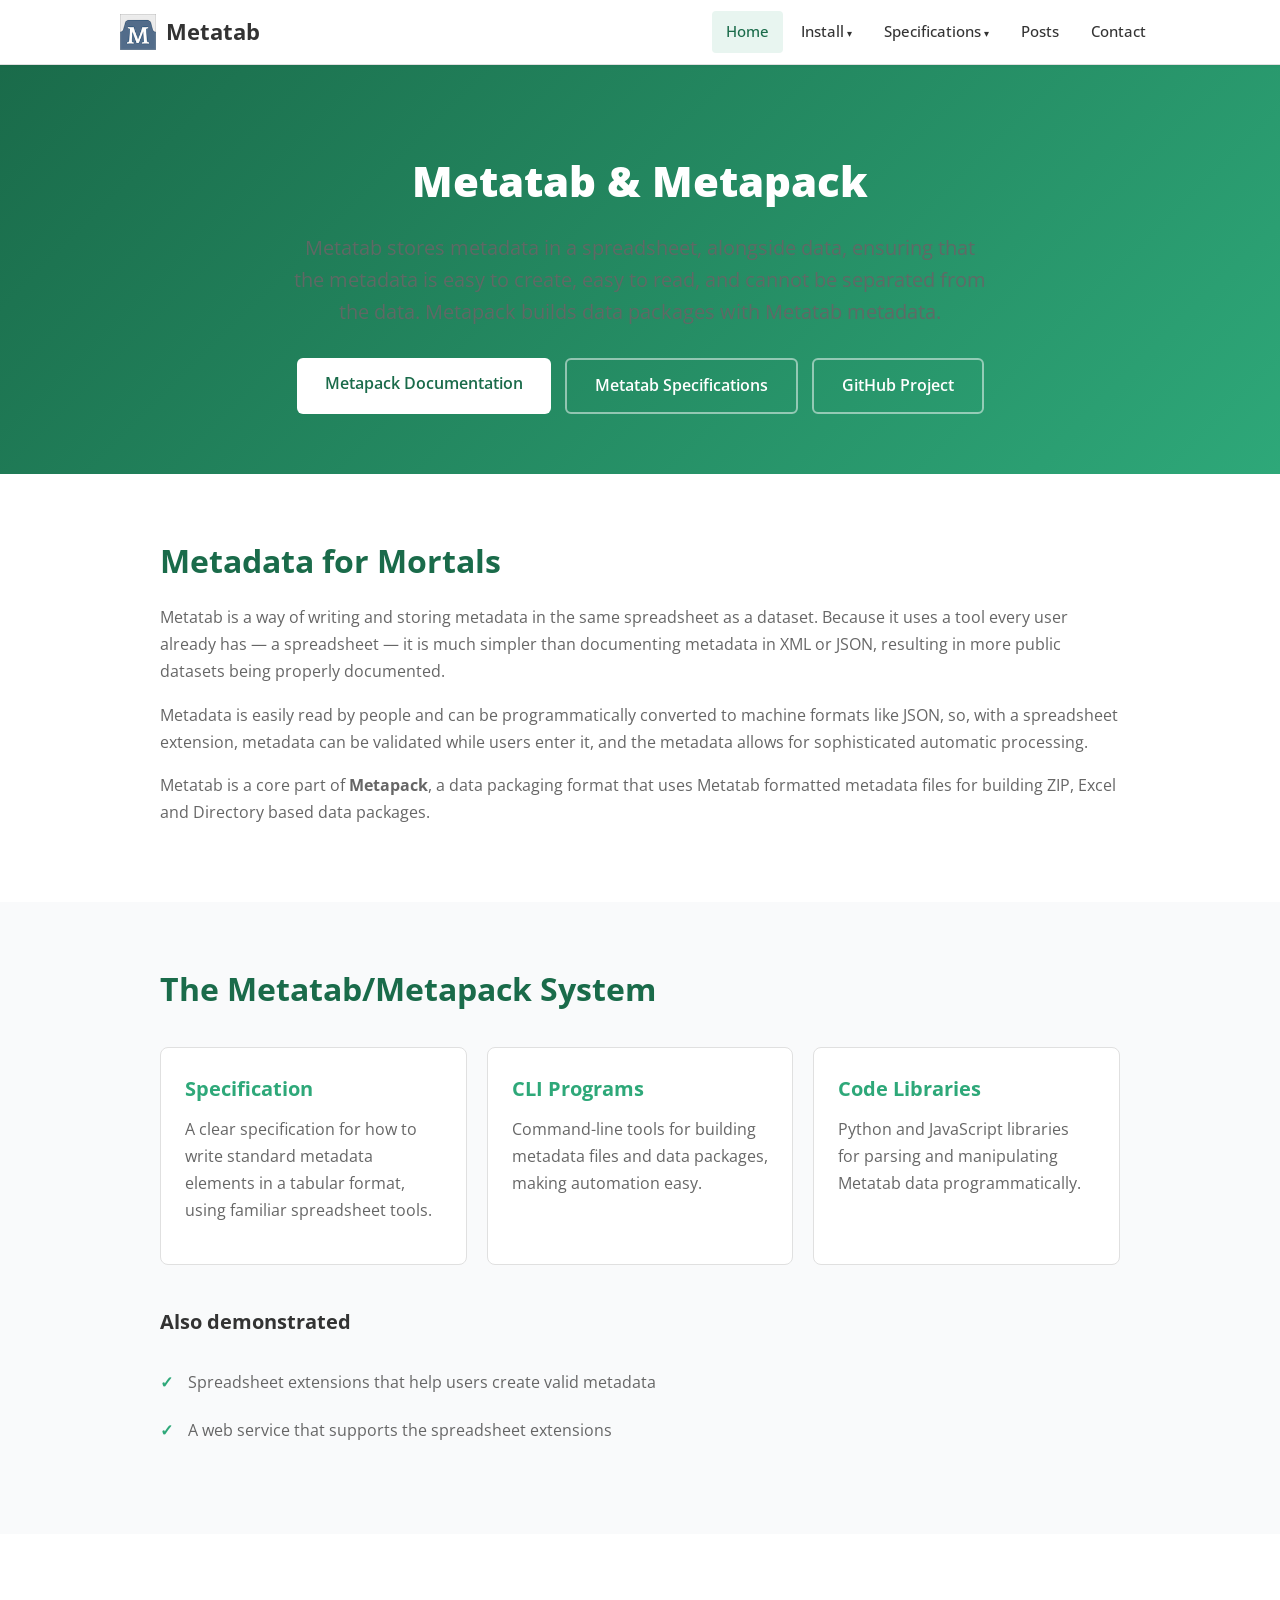
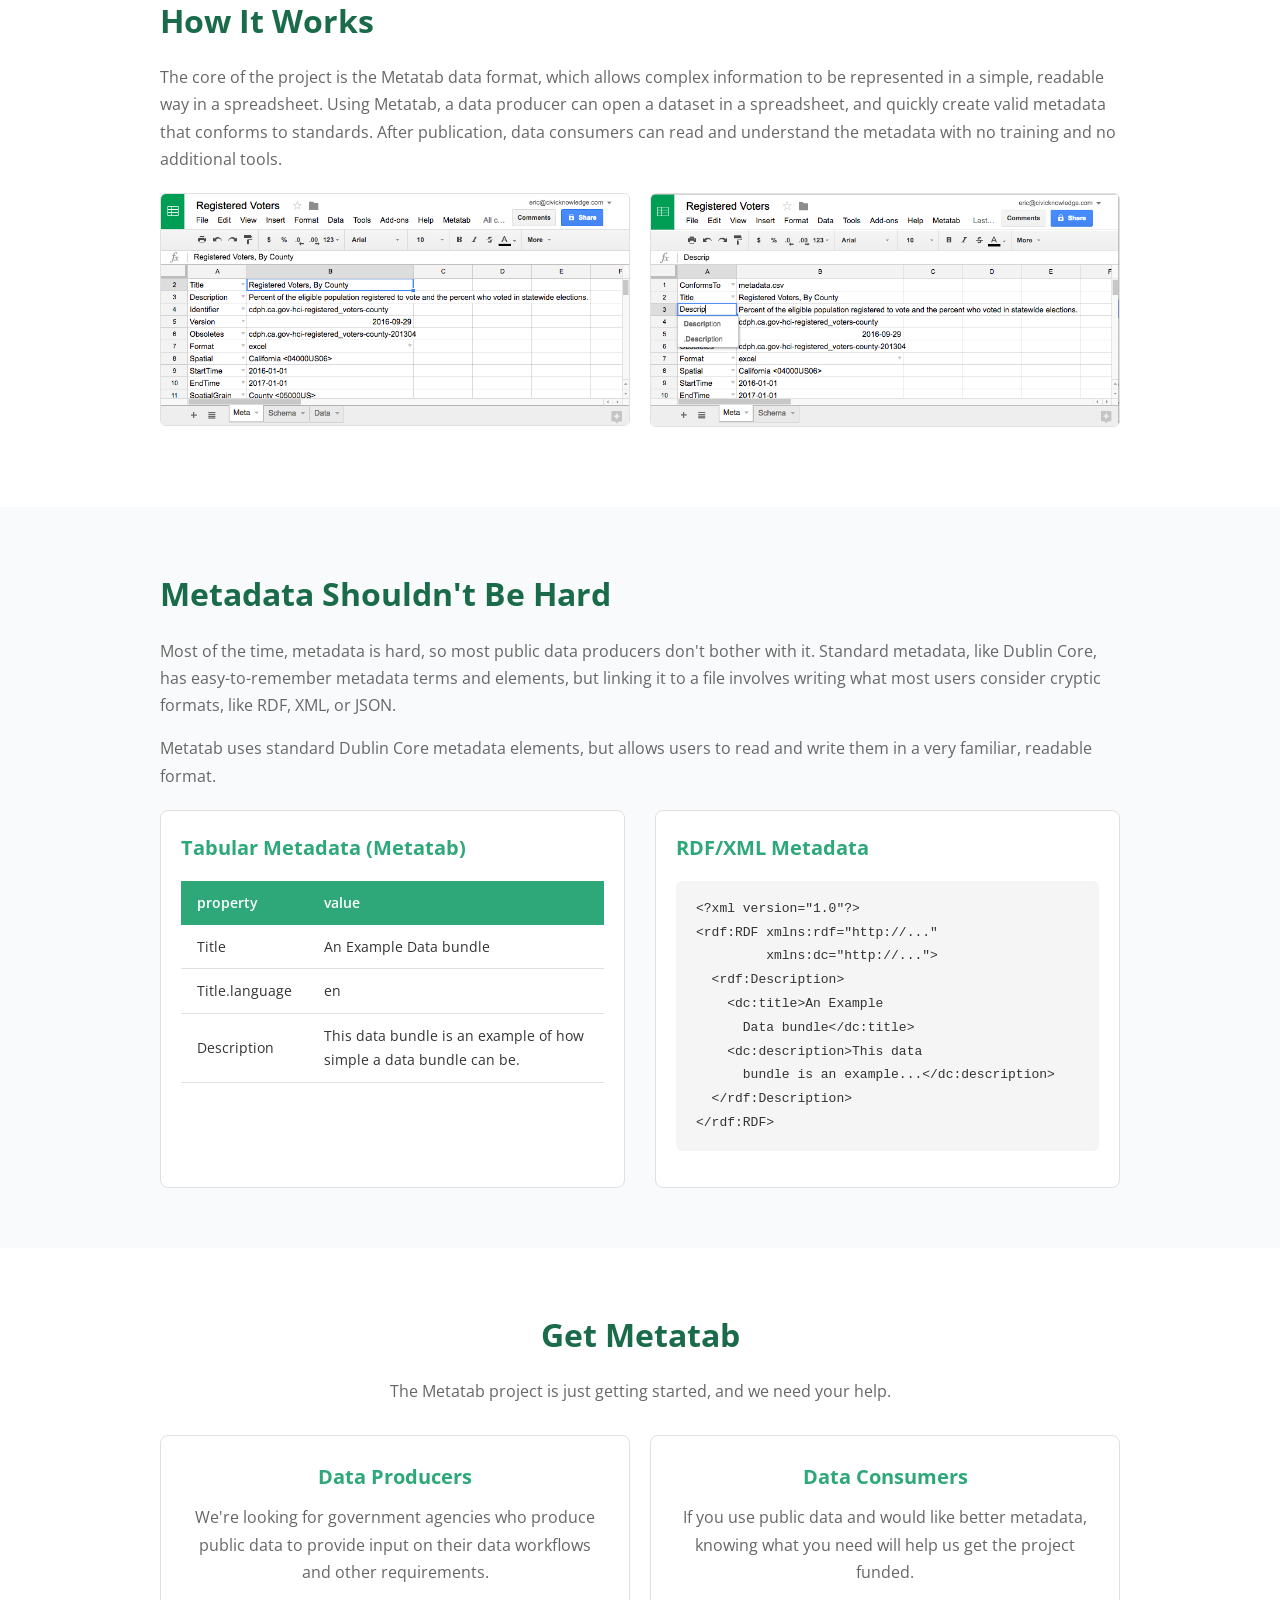
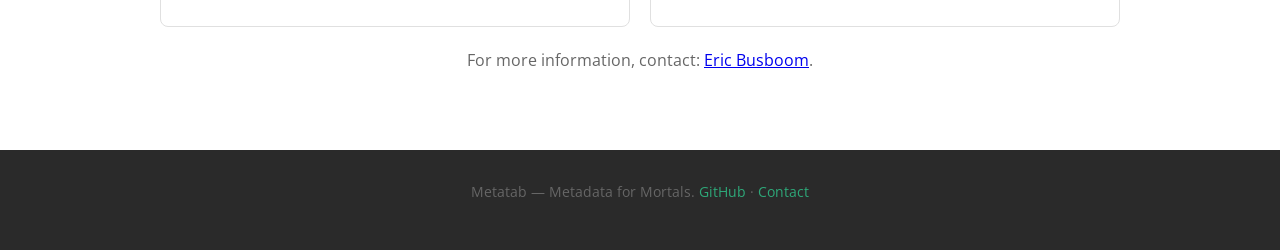
==== docs/index.html @ e166fb5a "Replace Hugo template with static site mirroring metatab.org content - New index.html with full cont" ====
<!DOCTYPE html>
<html lang="en">
<head>
<meta charset="UTF-8">
<meta name="viewport" content="width=device-width, initial-scale=1.0">
<title>Metatab — Metadata for Mortals</title>
<meta name="description" content="Metatab stores metadata in a spreadsheet, alongside data, making it easy to create, read, and impossible to separate from the data.">
<link rel="icon" type="image/png" href="images/logo-64.png">
<link href="https://fonts.googleapis.com/css2?family=Open+Sans:wght@400;500;600;700;800&display=swap" rel="stylesheet">
<link rel="stylesheet" href="css/style.css">
</head>
<body>

<header>
  <div class="container">
    <a href="/" class="logo">
      <img src="images/logo-64.png" alt="Metatab">
      <span>Metatab</span>
    </a>
    <nav>
      <a href="/" class="active">Home</a>
      <div class="dropdown">
        <a href="#">Install</a>
        <div class="dropdown-menu">
          <a href="https://github.com/Metatab/metapack">Metapack Packaging Programs</a>
          <a href="https://github.com/CivicKnowledge/metatab-py">Metatab Python Module</a>
          <a href="projects/metatab-add-on/">Google Spreadsheets Add-On</a>
          <a href="https://github.com/CivicKnowledge/metatab-js">Javascript Module</a>
        </div>
      </div>
      <div class="dropdown">
        <a href="#">Specifications</a>
        <div class="dropdown-menu">
          <a href="https://github.com/Metatab/metatab-declarations/blob/master/specs/Metatab%20Specification.md">Metatab Format</a>
          <a href="https://github.com/Metatab/metatab-declarations/blob/master/specs/Metatab%20Packages.md">Metapack Packages</a>
        </div>
      </div>
      <a href="posts/">Posts</a>
      <a href="contact/">Contact</a>
    </nav>
  </div>
</header>

<section class="hero">
  <div class="container">
    <h1>Metatab &amp; Metapack</h1>
    <p class="subtitle">Metatab stores metadata in a spreadsheet, alongside data, ensuring that the metadata is easy to create, easy to read, and cannot be separated from the data. Metapack builds data packages with Metatab metadata.</p>
    <div class="cta-buttons">
      <a href="http://docs.metatab.org/" class="btn btn-primary">Metapack Documentation</a>
      <a href="https://github.com/Metatab/metatab-declarations/blob/master/specs/Metatab%20Specification.md" class="btn btn-outline">Metatab Specifications</a>
      <a href="https://github.com/Metatab/metapack" class="btn btn-outline">GitHub Project</a>
    </div>
  </div>
</section>

<section>
  <div class="container">
    <h2>Metadata for Mortals</h2>
    <p>Metatab is a way of writing and storing metadata in the same spreadsheet as a dataset. Because it uses a tool every user already has — a spreadsheet — it is much simpler than documenting metadata in XML or JSON, resulting in more public datasets being properly documented.</p>
    <p>Metadata is easily read by people and can be programmatically converted to machine formats like JSON, so, with a spreadsheet extension, metadata can be validated while users enter it, and the metadata allows for sophisticated automatic processing.</p>
    <p>Metatab is a core part of <strong>Metapack</strong>, a data packaging format that uses Metatab formatted metadata files for building ZIP, Excel and Directory based data packages.</p>
  </div>
</section>

<section class="alt">
  <div class="container">
    <h2>The Metatab/Metapack System</h2>
    <div class="card-grid">
      <div class="card">
        <h3>Specification</h3>
        <p>A clear specification for how to write standard metadata elements in a tabular format, using familiar spreadsheet tools.</p>
      </div>
      <div class="card">
        <h3>CLI Programs</h3>
        <p>Command-line tools for building metadata files and data packages, making automation easy.</p>
      </div>
      <div class="card">
        <h3>Code Libraries</h3>
        <p>Python and JavaScript libraries for parsing and manipulating Metatab data programmatically.</p>
      </div>
    </div>
    <h3 style="margin-top: 40px;">Also demonstrated</h3>
    <ul class="feature-list">
      <li>Spreadsheet extensions that help users create valid metadata</li>
      <li>A web service that supports the spreadsheet extensions</li>
    </ul>
  </div>
</section>

<section>
  <div class="container">
    <h2>How It Works</h2>
    <p>The core of the project is the Metatab data format, which allows complex information to be represented in a simple, readable way in a spreadsheet. Using Metatab, a data producer can open a dataset in a spreadsheet, and quickly create valid metadata that conforms to standards. After publication, data consumers can read and understand the metadata with no training and no additional tools.</p>
    <div class="example-grid">
      <img src="images/metatab-main.png" alt="Metatab in Google Spreadsheets">
      <img src="images/metatab-validation.png" alt="Metatab in Excel">
    </div>
  </div>
</section>

<section class="alt">
  <div class="container">
    <h2>Metadata Shouldn't Be Hard</h2>
    <p>Most of the time, metadata is hard, so most public data producers don't bother with it. Standard metadata, like Dublin Core, has easy-to-remember metadata terms and elements, but linking it to a file involves writing what most users consider cryptic formats, like RDF, XML, or JSON.</p>
    <p>Metatab uses standard Dublin Core metadata elements, but allows users to read and write them in a very familiar, readable format.</p>
    <div class="comparison">
      <div class="comparison-box">
        <h3>Tabular Metadata (Metatab)</h3>
        <table class="metatab-table">
          <tr><th>property</th><th>value</th></tr>
          <tr><td>Title</td><td>An Example Data bundle</td></tr>
          <tr><td>Title.language</td><td>en</td></tr>
          <tr><td>Description</td><td>This data bundle is an example of how simple a data bundle can be.</td></tr>
        </table>
      </div>
      <div class="comparison-box">
        <h3>RDF/XML Metadata</h3>
        <pre><code>&lt;?xml version="1.0"?&gt;
&lt;rdf:RDF xmlns:rdf="http://..."
         xmlns:dc="http://..."&gt;
  &lt;rdf:Description&gt;
    &lt;dc:title&gt;An Example
      Data bundle&lt;/dc:title&gt;
    &lt;dc:description&gt;This data
      bundle is an example...&lt;/dc:description&gt;
  &lt;/rdf:Description&gt;
&lt;/rdf:RDF&gt;</code></pre>
      </div>
    </div>
  </div>
</section>

<section>
  <div class="container" style="text-align: center;">
    <h2>Get Metatab</h2>
    <p>The Metatab project is just getting started, and we need your help.</p>
    <div class="card-grid">
      <div class="card">
        <h3>Data Producers</h3>
        <p>We're looking for government agencies who produce public data to provide input on their data workflows and other requirements.</p>
      </div>
      <div class="card">
        <h3>Data Consumers</h3>
        <p>If you use public data and would like better metadata, knowing what you need will help us get the project funded.</p>
      </div>
    </div>
    <p style="margin-top: 20px;">For more information, contact: <a href="contact/">Eric Busboom</a>.</p>
  </div>
</section>

<footer>
  <div class="container">
    <p>Metatab — Metadata for Mortals. <a href="https://github.com/Metatab">GitHub</a> &middot; <a href="contact/">Contact</a></p>
  </div>
</footer>

</body>
</html>
---- docs/css/style.css ----
/* Metatab Static Site - v1.0 */
:root {
  --green: #2ea879;
  --green-dark: #1a6b4a;
  --green-light: #e8f5f0;
  --bg: #ffffff;
  --text: #333333;
  --text-light: #666666;
  --border: #e0e0e0;
  --code-bg: #f5f5f5;
}

* { margin: 0; padding: 0; box-sizing: border-box; }

body {
  font-family: 'Open Sans', -apple-system, BlinkMacSystemFont, 'Segoe UI', sans-serif;
  color: var(--text);
  line-height: 1.7;
  background: var(--bg);
}

/* Header */
header {
  background: #ffffff;
  border-bottom: 1px solid var(--border);
  position: sticky;
  top: 0;
  z-index: 100;
  box-shadow: 0 1px 3px rgba(0,0,0,0.05);
}

header .container {
  max-width: 1080px;
  margin: 0 auto;
  padding: 0 20px;
  display: flex;
  align-items: center;
  justify-content: space-between;
  height: 64px;
}

.logo {
  display: flex;
  align-items: center;
  text-decoration: none;
  gap: 10px;
  font-size: 22px;
  font-weight: 700;
  color: var(--text);
}

.logo img { height: 36px; }

nav { display: flex; gap: 4px; align-items: center; }

nav a {
  text-decoration: none;
  color: var(--text);
  padding: 8px 14px;
  border-radius: 4px;
  font-size: 15px;
  font-weight: 500;
  transition: background 0.15s;
}
nav a:hover, nav a.active { background: var(--green-light); color: var(--green-dark); }

.dropdown { position: relative; }
.dropdown > a::after { content: " ▾"; font-size: 10px; }
.dropdown-menu {
  display: none;
  position: absolute;
  top: 100%;
  left: 0;
  background: #fff;
  border: 1px solid var(--border);
  border-radius: 6px;
  box-shadow: 0 4px 12px rgba(0,0,0,0.1);
  min-width: 280px;
  padding: 6px 0;
  z-index: 200;
}
.dropdown:hover .dropdown-menu { display: block; }
.dropdown-menu a {
  display: block;
  padding: 8px 18px;
  white-space: nowrap;
  font-size: 14px;
}
.dropdown-menu a:hover { background: var(--green-light); }

/* Hero */
.hero {
  background: linear-gradient(135deg, var(--green-dark) 0%, var(--green) 100%);
  color: #fff;
  text-align: center;
  padding: 80px 20px 60px;
}
.hero h1 { font-size: 42px; font-weight: 800; margin-bottom: 16px; }
.hero .subtitle { font-size: 20px; opacity: 0.9; max-width: 700px; margin: 0 auto 30px; line-height: 1.6; }
.hero .cta-buttons { display: flex; gap: 14px; justify-content: center; flex-wrap: wrap; }
.btn {
  display: inline-block;
  padding: 12px 28px;
  border-radius: 6px;
  font-size: 16px;
  font-weight: 600;
  text-decoration: none;
  transition: all 0.15s;
  cursor: pointer;
}
.btn-primary { background: #fff; color: var(--green-dark); }
.btn-primary:hover { background: #f0f0f0; }
.btn-outline { border: 2px solid rgba(255,255,255,0.5); color: #fff; }
.btn-outline:hover { border-color: #fff; background: rgba(255,255,255,0.1); }

/* Sections */
section { padding: 60px 20px; }
section.alt { background: #f9fafb; }
.container { max-width: 960px; margin: 0 auto; }

h2 { font-size: 32px; font-weight: 700; margin-bottom: 16px; color: var(--green-dark); }
h3 { font-size: 20px; margin-bottom: 8px; }
p { margin-bottom: 16px; color: var(--text-light); }

/* Cards */
.card-grid { display: grid; grid-template-columns: repeat(auto-fit, minmax(260px, 1fr)); gap: 20px; margin-top: 30px; }
.card {
  background: #fff;
  border: 1px solid var(--border);
  border-radius: 8px;
  padding: 24px;
  transition: box-shadow 0.15s;
}
.card:hover { box-shadow: 0 2px 12px rgba(0,0,0,0.08); }
.card h3 { color: var(--green); margin-bottom: 10px; }

/* Feature list */
.feature-list { list-style: none; margin: 20px 0; }
.feature-list li {
  padding: 10px 0 10px 28px;
  position: relative;
  color: var(--text-light);
}
.feature-list li::before {
  content: "✓";
  position: absolute;
  left: 0;
  color: var(--green);
  font-weight: 700;
}

/* Code / Table */
pre { background: var(--code-bg); padding: 16px 20px; border-radius: 6px; overflow-x: auto; font-size: 14px; margin: 16px 0; }
code { font-family: 'SF Mono', 'Menlo', 'Monaco', monospace; font-size: 13px; }

.metatab-table {
  width: 100%;
  border-collapse: collapse;
  margin: 16px 0;
  font-size: 14px;
}
.metatab-table th {
  background: var(--green);
  color: #fff;
  padding: 10px 16px;
  text-align: left;
  font-weight: 600;
}
.metatab-table td { padding: 10px 16px; border-bottom: 1px solid var(--border); }

/* Comparison */
.comparison { display: grid; grid-template-columns: 1fr 1fr; gap: 30px; margin-top: 20px; }
@media (max-width: 640px) { .comparison { grid-template-columns: 1fr; } }
.comparison-box { background: #fff; border: 1px solid var(--border); border-radius: 8px; padding: 20px; }
.comparison-box h3 { color: var(--green); margin-bottom: 12px; }

/* Posts */
.post { border-bottom: 1px solid var(--border); padding: 24px 0; }
.post:last-child { border-bottom: none; }
.post h3 { font-size: 22px; margin-bottom: 4px; }
.post h3 a { color: var(--green-dark); text-decoration: none; }
.post h3 a:hover { text-decoration: underline; }
.post-meta { font-size: 13px; color: #999; margin-bottom: 10px; }

/* Contact */
.contact-info { margin: 20px 0; }
.contact-info p { margin-bottom: 6px; }

/* Mailing list form */
.mailing-list { background: var(--green-light); border-radius: 8px; padding: 24px; margin: 20px 0; }
.mailing-list h3 { margin-bottom: 12px; }

/* Example images */
.example-grid { display: grid; grid-template-columns: repeat(auto-fit, minmax(300px, 1fr)); gap: 20px; margin: 20px 0; }
.example-grid img { width: 100%; border-radius: 6px; border: 1px solid var(--border); }

/* Footer */
footer {
  background: #2a2a2a;
  color: #999;
  text-align: center;
  padding: 30px 20px;
  font-size: 14px;
}
footer a { color: var(--green); text-decoration: none; }
footer a:hover { text-decoration: underline; }
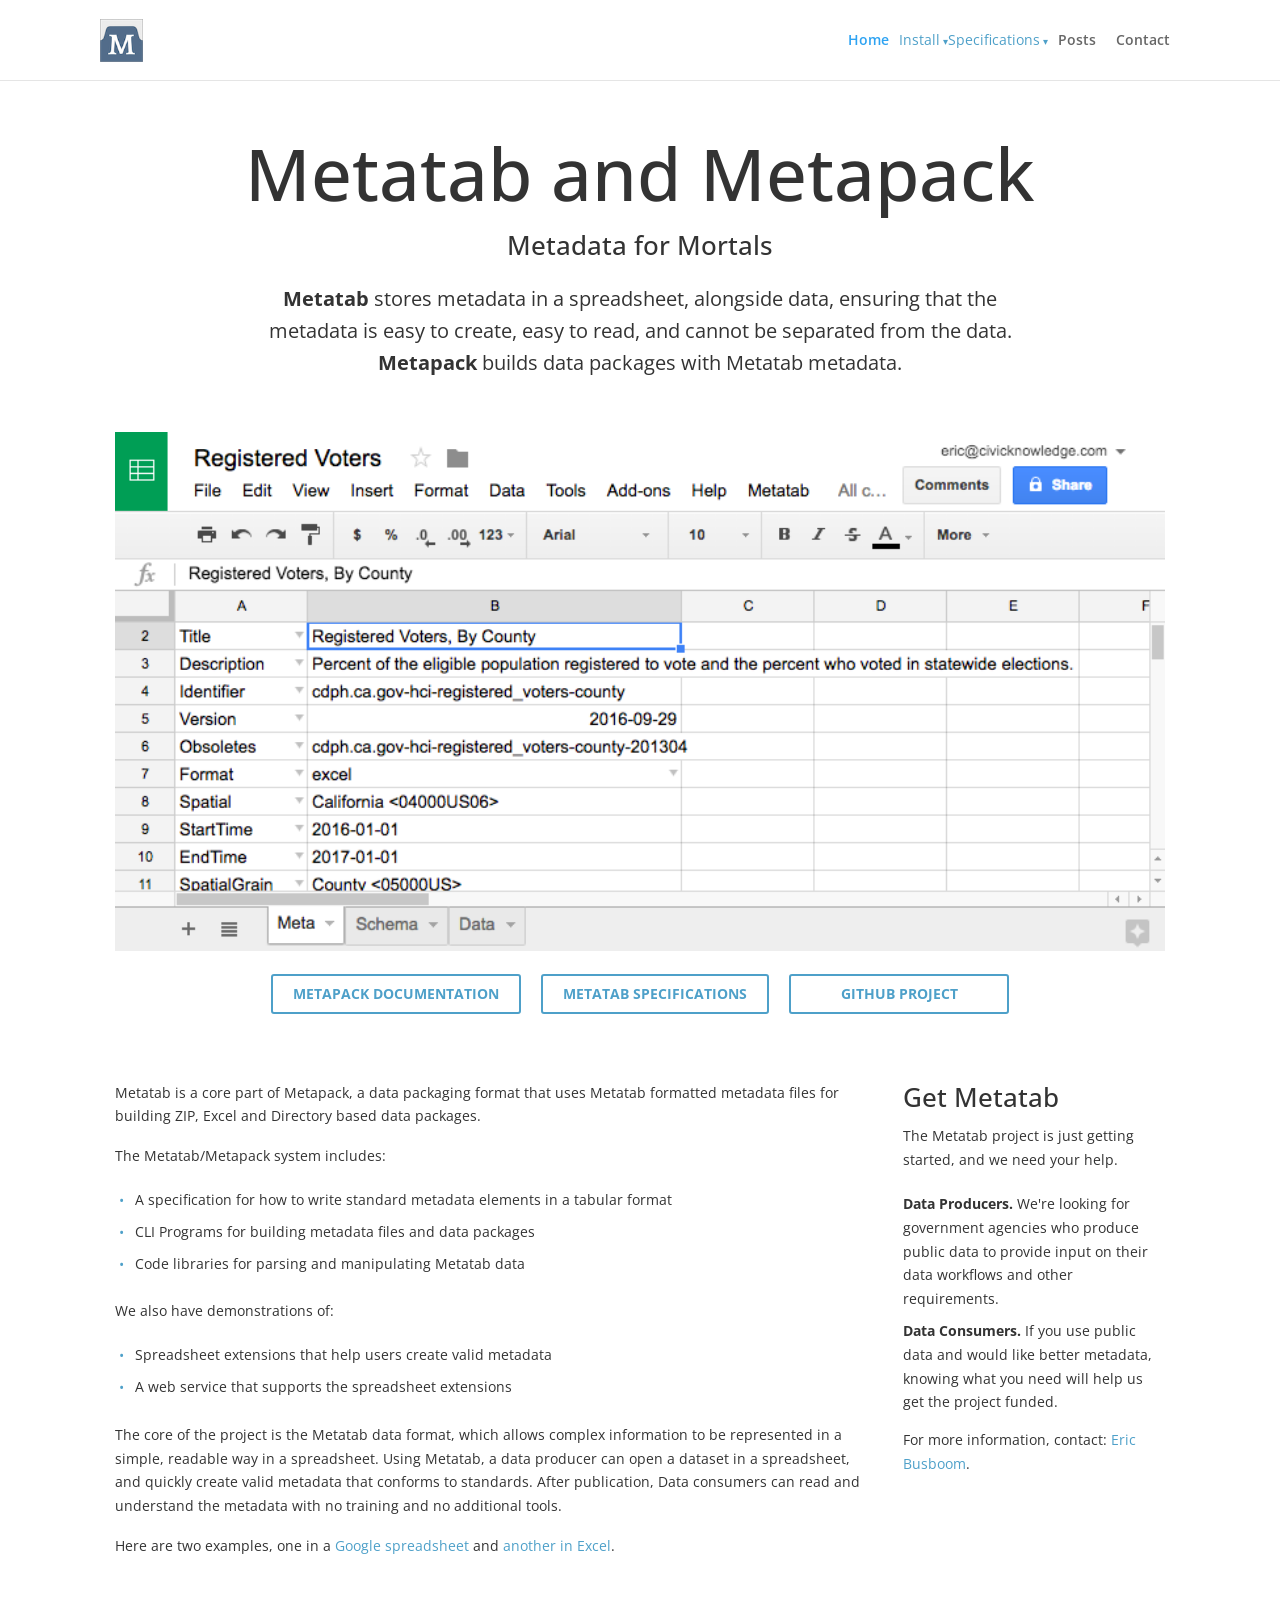
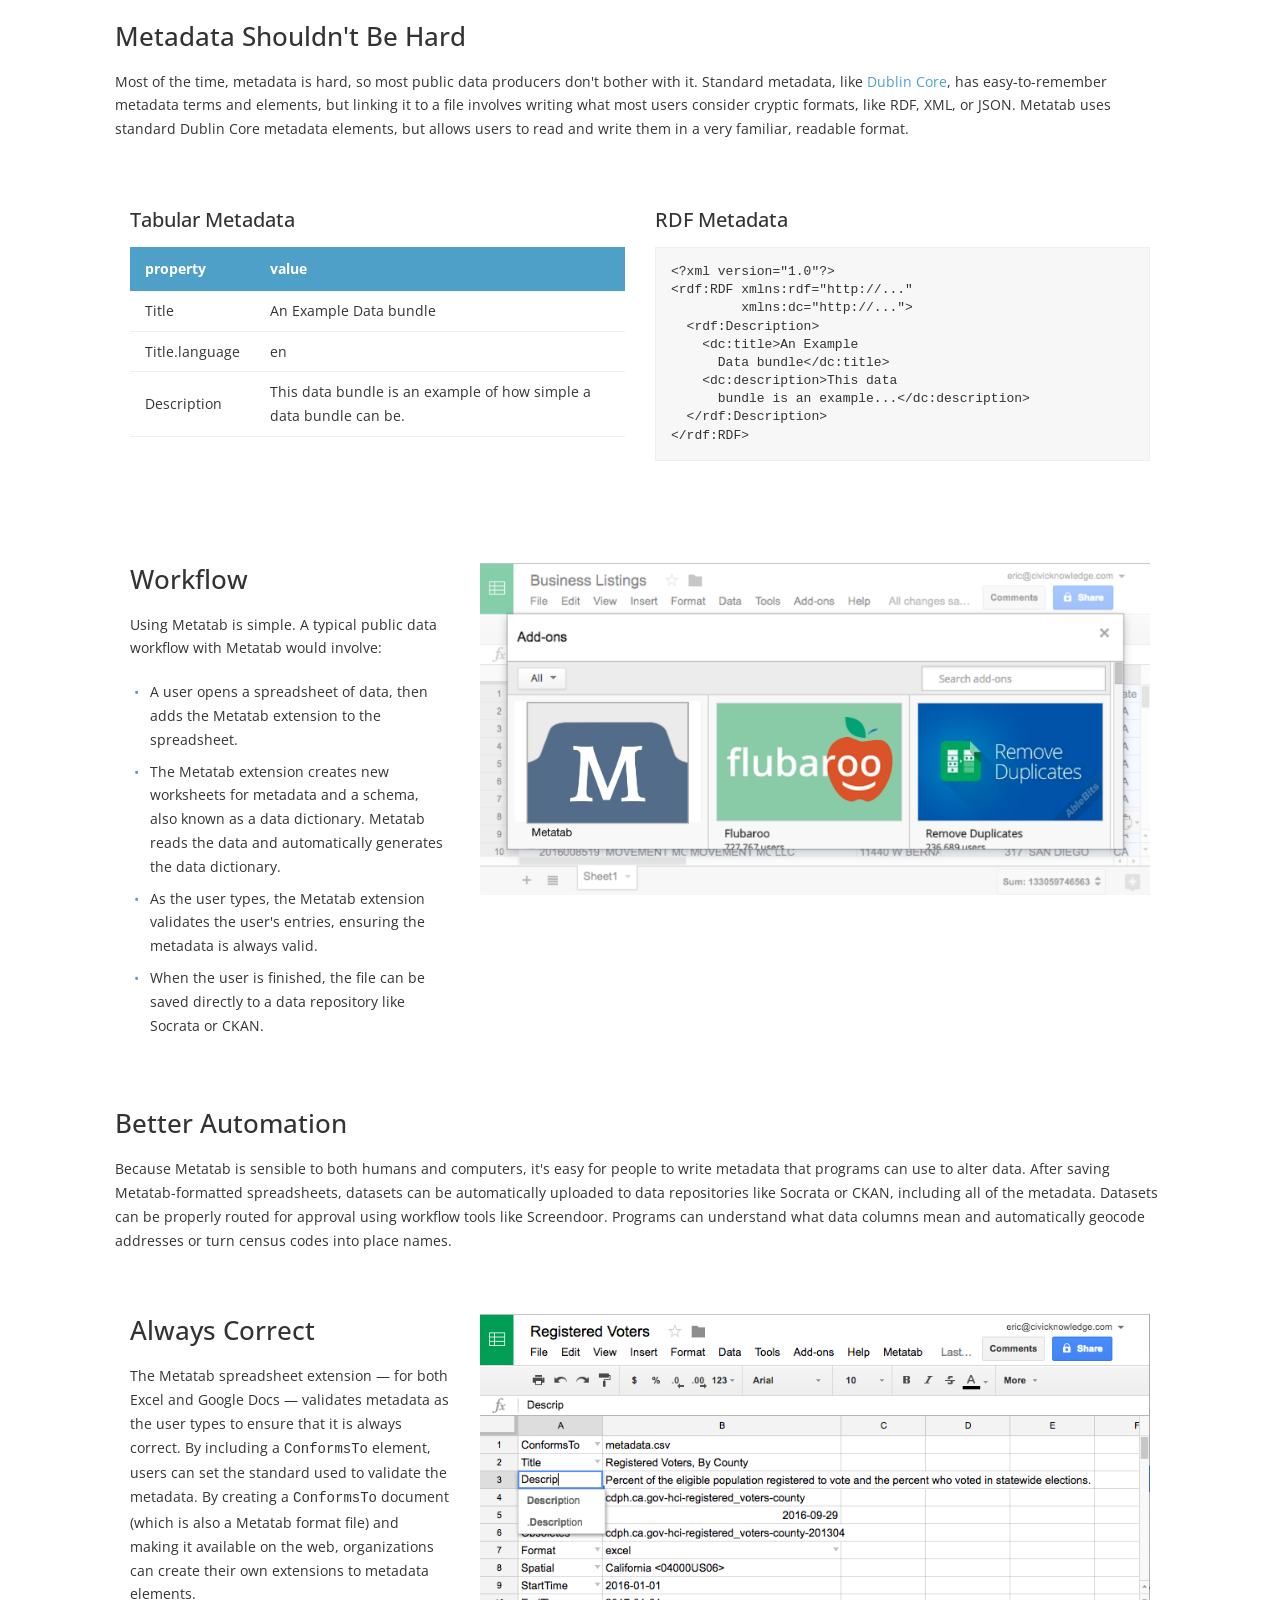
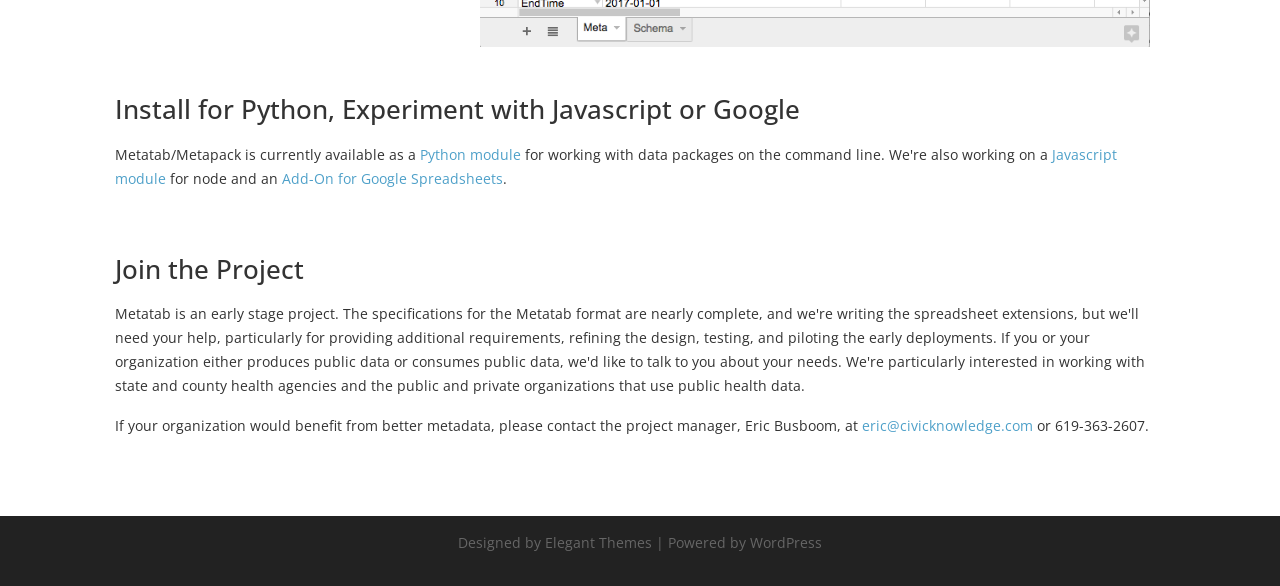
==== commit 8f61249b: "Match original metatab.org Divi design: all-white, blue accents - Replace green gradient hero with w" ====
--- a/docs/index.html
+++ b/docs/index.html
@@ -3,10 +3,10 @@
 <head>
 <meta charset="UTF-8">
 <meta name="viewport" content="width=device-width, initial-scale=1.0">
-<title>Metatab — Metadata for Mortals</title>
-<meta name="description" content="Metatab stores metadata in a spreadsheet, alongside data, making it easy to create, read, and impossible to separate from the data.">
+<title>Metatab | Metadata for Mortals</title>
+<meta name="description" content="Metatab stores metadata in a spreadsheet, alongside data, ensuring that the metadata is easy to create, easy to read, and cannot be separated from the data.">
 <link rel="icon" type="image/png" href="images/logo-64.png">
-<link href="https://fonts.googleapis.com/css2?family=Open+Sans:wght@400;500;600;700;800&display=swap" rel="stylesheet">
+<link href="https://fonts.googleapis.com/css2?family=Open+Sans:wght@400;500;600;700&display=swap" rel="stylesheet">
 <link rel="stylesheet" href="css/style.css">
 </head>
 <body>
@@ -15,21 +15,20 @@
   <div class="container">
     <a href="/" class="logo">
       <img src="images/logo-64.png" alt="Metatab">
-      <span>Metatab</span>
     </a>
     <nav>
       <a href="/" class="active">Home</a>
       <div class="dropdown">
-        <a href="#">Install</a>
+        <a href="https://github.com/Metatab/metapack">Install</a>
         <div class="dropdown-menu">
           <a href="https://github.com/Metatab/metapack">Metapack Packaging Programs</a>
           <a href="https://github.com/CivicKnowledge/metatab-py">Metatab Python Module</a>
-          <a href="projects/metatab-add-on/">Google Spreadsheets Add-On</a>
+          <a href="projects/metatab-add-on/">Metatab Google Spreadsheets Add-On</a>
           <a href="https://github.com/CivicKnowledge/metatab-js">Javascript Module</a>
         </div>
       </div>
       <div class="dropdown">
-        <a href="#">Specifications</a>
+        <a href="https://docs.google.com/document/d/16tb7x73AyF8pJ6e6IBcaIJAioEZCNBGDEksKYTXfdfg/edit?usp=sharing">Specifications</a>
         <div class="dropdown-menu">
           <a href="https://github.com/Metatab/metatab-declarations/blob/master/specs/Metatab%20Specification.md">Metatab Format</a>
           <a href="https://github.com/Metatab/metatab-declarations/blob/master/specs/Metatab%20Packages.md">Metapack Packages</a>
@@ -41,81 +40,81 @@
   </div>
 </header>
 
+<!-- Hero -->
 <section class="hero">
-  <div class="container">
-    <h1>Metatab &amp; Metapack</h1>
-    <p class="subtitle">Metatab stores metadata in a spreadsheet, alongside data, ensuring that the metadata is easy to create, easy to read, and cannot be separated from the data. Metapack builds data packages with Metatab metadata.</p>
-    <div class="cta-buttons">
-      <a href="http://docs.metatab.org/" class="btn btn-primary">Metapack Documentation</a>
-      <a href="https://github.com/Metatab/metatab-declarations/blob/master/specs/Metatab%20Specification.md" class="btn btn-outline">Metatab Specifications</a>
-      <a href="https://github.com/Metatab/metapack" class="btn btn-outline">GitHub Project</a>
+  <h1>Metatab and Metapack</h1>
+  <div class="subtitle">Metadata for Mortals</div>
+  <p><strong>Metatab</strong> stores metadata in a spreadsheet, alongside data, ensuring that the metadata is easy to create, easy to read, and cannot be separated from the data. <strong>Metapack</strong> builds data packages with Metatab metadata.</p>
+</section>
+
+<main>
+  <!-- Hero image -->
+  <div class="row">
+    <div class="col-1-1">
+      <img class="full-img" src="images/metatab-main.png" alt="Metatab">
     </div>
   </div>
-</section>
 
-<section>
-  <div class="container">
-    <h2>Metadata for Mortals</h2>
-    <p>Metatab is a way of writing and storing metadata in the same spreadsheet as a dataset. Because it uses a tool every user already has — a spreadsheet — it is much simpler than documenting metadata in XML or JSON, resulting in more public datasets being properly documented.</p>
-    <p>Metadata is easily read by people and can be programmatically converted to machine formats like JSON, so, with a spreadsheet extension, metadata can be validated while users enter it, and the metadata allows for sophisticated automatic processing.</p>
-    <p>Metatab is a core part of <strong>Metapack</strong>, a data packaging format that uses Metatab formatted metadata files for building ZIP, Excel and Directory based data packages.</p>
+  <!-- CTA buttons -->
+  <div class="cta-row">
+    <a href="http://docs.metatab.org/" class="btn">Metapack Documentation</a>
+    <a href="https://github.com/Metatab/metatab-declarations/tree/master/specs" class="btn">Metatab Specifications</a>
+    <a href="https://github.com/Metatab" class="btn">Github Project</a>
   </div>
-</section>
 
-<section class="alt">
-  <div class="container">
-    <h2>The Metatab/Metapack System</h2>
-    <div class="card-grid">
-      <div class="card">
-        <h3>Specification</h3>
-        <p>A clear specification for how to write standard metadata elements in a tabular format, using familiar spreadsheet tools.</p>
-      </div>
-      <div class="card">
-        <h3>CLI Programs</h3>
-        <p>Command-line tools for building metadata files and data packages, making automation easy.</p>
-      </div>
-      <div class="card">
-        <h3>Code Libraries</h3>
-        <p>Python and JavaScript libraries for parsing and manipulating Metatab data programmatically.</p>
+  <!-- Content + Get Metatab sidebar -->
+  <div class="row">
+    <div class="col-3-4">
+      <p>Metatab is a core part of Metapack, a data packaging format that uses Metatab formatted metadata files for building ZIP, Excel and Directory based data packages.</p>
+      <p>The Metatab/Metapack system includes:</p>
+      <ul class="content-list">
+        <li>A specification for how to write standard metadata elements in a tabular format</li>
+        <li>CLI Programs for building metadata files and data packages</li>
+        <li>Code libraries for parsing and manipulating Metatab data</li>
+      </ul>
+      <p>We also have demonstrations of:</p>
+      <ul class="content-list">
+        <li>Spreadsheet extensions that help users create valid metadata</li>
+        <li>A web service that supports the spreadsheet extensions</li>
+      </ul>
+      <p>The core of the project is the Metatab data format, which allows complex information to be represented in a simple, readable way in a spreadsheet. Using Metatab, a data producer can open a dataset in a spreadsheet, and quickly create valid metadata that conforms to standards. After publication, Data consumers can read and understand the metadata with no training and no additional tools.</p>
+      <p>Here are two examples, one in a <a href="https://docs.google.com/spreadsheets/d/1-xeyxkbDMbKDxG5jhsrtBsKgtBSHn0gn05tP9GgPY5w/edit?usp=sharing">Google spreadsheet</a> and <a href="https://drive.google.com/file/d/0B4dCPpfYVDivdUp6Q0N5cG03YUU/view?usp=sharing">another in Excel</a>.</p>
+    </div>
+    <div class="col-1-4">
+      <div class="sidebar">
+        <h2>Get Metatab</h2>
+        <p>The Metatab project is just getting started, and we need your help.</p>
+        <ul class="sidebar-list">
+          <li><strong>Data Producers.</strong> We're looking for government agencies who produce public data to provide input on their data workflows and other requirements.</li>
+          <li><strong>Data Consumers.</strong> If you use public data and would like better metadata, knowing what you need will help us get the project funded.</li>
+        </ul>
+        <p>For more information, contact: <a href="contact/">Eric Busboom</a>.</p>
       </div>
     </div>
-    <h3 style="margin-top: 40px;">Also demonstrated</h3>
-    <ul class="feature-list">
-      <li>Spreadsheet extensions that help users create valid metadata</li>
-      <li>A web service that supports the spreadsheet extensions</li>
-    </ul>
   </div>
-</section>
 
-<section>
-  <div class="container">
-    <h2>How It Works</h2>
-    <p>The core of the project is the Metatab data format, which allows complex information to be represented in a simple, readable way in a spreadsheet. Using Metatab, a data producer can open a dataset in a spreadsheet, and quickly create valid metadata that conforms to standards. After publication, data consumers can read and understand the metadata with no training and no additional tools.</p>
-    <div class="example-grid">
-      <img src="images/metatab-main.png" alt="Metatab in Google Spreadsheets">
-      <img src="images/metatab-validation.png" alt="Metatab in Excel">
+  <!-- Metadata Shouldn't Be Hard -->
+  <div class="row">
+    <div class="col-1-1">
+      <h2>Metadata Shouldn't Be Hard</h2>
+      <p>Most of the time, metadata is hard, so most public data producers don't bother with it. Standard metadata, like <a href="http://dublincore.org/">Dublin Core</a>, has easy-to-remember metadata terms and elements, but linking it to a file involves writing what most users consider cryptic formats, like RDF, XML, or JSON. Metatab uses standard Dublin Core metadata elements, but allows users to read and write them in a very familiar, readable format.</p>
     </div>
   </div>
-</section>
 
-<section class="alt">
-  <div class="container">
-    <h2>Metadata Shouldn't Be Hard</h2>
-    <p>Most of the time, metadata is hard, so most public data producers don't bother with it. Standard metadata, like Dublin Core, has easy-to-remember metadata terms and elements, but linking it to a file involves writing what most users consider cryptic formats, like RDF, XML, or JSON.</p>
-    <p>Metatab uses standard Dublin Core metadata elements, but allows users to read and write them in a very familiar, readable format.</p>
-    <div class="comparison">
-      <div class="comparison-box">
-        <h3>Tabular Metadata (Metatab)</h3>
-        <table class="metatab-table">
-          <tr><th>property</th><th>value</th></tr>
-          <tr><td>Title</td><td>An Example Data bundle</td></tr>
-          <tr><td>Title.language</td><td>en</td></tr>
-          <tr><td>Description</td><td>This data bundle is an example of how simple a data bundle can be.</td></tr>
-        </table>
-      </div>
-      <div class="comparison-box">
-        <h3>RDF/XML Metadata</h3>
-        <pre><code>&lt;?xml version="1.0"?&gt;
+  <!-- Comparison -->
+  <div class="row">
+    <div class="col-1-2">
+      <h3>Tabular Metadata</h3>
+      <table class="data-table">
+        <tr><th>property</th><th>value</th></tr>
+        <tr><td>Title</td><td>An Example Data bundle</td></tr>
+        <tr><td>Title.language</td><td>en</td></tr>
+        <tr><td>Description</td><td>This data bundle is an example of how simple a data bundle can be.</td></tr>
+      </table>
+    </div>
+    <div class="col-1-2">
+      <h3>RDF Metadata</h3>
+      <pre>&lt;?xml version="1.0"?&gt;
 &lt;rdf:RDF xmlns:rdf="http://..."
          xmlns:dc="http://..."&gt;
   &lt;rdf:Description&gt;
@@ -124,34 +123,69 @@
     &lt;dc:description&gt;This data
       bundle is an example...&lt;/dc:description&gt;
   &lt;/rdf:Description&gt;
-&lt;/rdf:RDF&gt;</code></pre>
-      </div>
+&lt;/rdf:RDF&gt;</pre>
     </div>
   </div>
-</section>
 
-<section>
-  <div class="container" style="text-align: center;">
-    <h2>Get Metatab</h2>
-    <p>The Metatab project is just getting started, and we need your help.</p>
-    <div class="card-grid">
-      <div class="card">
-        <h3>Data Producers</h3>
-        <p>We're looking for government agencies who produce public data to provide input on their data workflows and other requirements.</p>
-      </div>
-      <div class="card">
-        <h3>Data Consumers</h3>
-        <p>If you use public data and would like better metadata, knowing what you need will help us get the project funded.</p>
-      </div>
+  <!-- Divider -->
+  <div class="row"></div>
+
+  <!-- Workflow -->
+  <div class="row">
+    <div class="col-1-3">
+      <h2>Workflow</h2>
+      <p>Using Metatab is simple. A typical public data workflow with Metatab would involve:</p>
+      <ul class="content-list">
+        <li>A user opens a spreadsheet of data, then adds the Metatab extension to the spreadsheet.</li>
+        <li>The Metatab extension creates new worksheets for metadata and a schema, also known as a data dictionary. Metatab reads the data and automatically generates the data dictionary.</li>
+        <li>As the user types, the Metatab extension validates the user's entries, ensuring the metadata is always valid.</li>
+        <li>When the user is finished, the file can be saved directly to a data repository like Socrata or CKAN.</li>
+      </ul>
     </div>
-    <p style="margin-top: 20px;">For more information, contact: <a href="contact/">Eric Busboom</a>.</p>
+    <div class="col-2-3">
+      <img class="side-img" src="images/metatab-install.png" alt="Metatab Install">
+    </div>
   </div>
-</section>
+
+  <!-- Better Automation -->
+  <div class="row">
+    <div class="col-1-1">
+      <h2>Better Automation</h2>
+      <p>Because Metatab is sensible to both humans and computers, it's easy for people to write metadata that programs can use to alter data. After saving Metatab-formatted spreadsheets, datasets can be automatically uploaded to data repositories like Socrata or CKAN, including all of the metadata. Datasets can be properly routed for approval using workflow tools like Screendoor. Programs can understand what data columns mean and automatically geocode addresses or turn census codes into place names.</p>
+    </div>
+  </div>
+
+  <!-- Always Correct -->
+  <div class="row">
+    <div class="col-1-3">
+      <h2>Always Correct</h2>
+      <p>The Metatab spreadsheet extension — for both Excel and Google Docs — validates metadata as the user types to ensure that it is always correct. By including a <tt>ConformsTo</tt> element, users can set the standard used to validate the metadata. By creating a <tt>ConformsTo</tt> document (which is also a Metatab format file) and making it available on the web, organizations can create their own extensions to metadata elements.</p>
+    </div>
+    <div class="col-2-3">
+      <img class="side-img" src="images/metatab-validation.png" alt="Metatab Validation">
+    </div>
+  </div>
+
+  <!-- Install -->
+  <div class="row">
+    <div class="col-1-1">
+      <h2>Install for Python, Experiment with Javascript or Google</h2>
+      <p>Metatab/Metapack is currently available as a <a href="https://github.com/Metatab/metapack">Python module</a> for working with data packages on the command line. We're also working on a <a href="https://github.com/CivicKnowledge/metatab-js">Javascript module</a> for node and an <a href="projects/metatab-add-on/">Add-On for Google Spreadsheets</a>.</p>
+    </div>
+  </div>
+
+  <!-- Join the Project -->
+  <div class="row">
+    <div class="col-1-1">
+      <h2>Join the Project</h2>
+      <p>Metatab is an early stage project. The specifications for the Metatab format are nearly complete, and we're writing the spreadsheet extensions, but we'll need your help, particularly for providing additional requirements, refining the design, testing, and piloting the early deployments. If you or your organization either produces public data or consumes public data, we'd like to talk to you about your needs. We're particularly interested in working with state and county health agencies and the public and private organizations that use public health data.</p>
+      <p>If your organization would benefit from better metadata, please contact the project manager, Eric Busboom, at <a href="mailto:eric@civicknowledge.com">eric@civicknowledge.com</a> or 619-363-2607.</p>
+    </div>
+  </div>
+</main>
 
 <footer>
-  <div class="container">
-    <p>Metatab — Metadata for Mortals. <a href="https://github.com/Metatab">GitHub</a> &middot; <a href="contact/">Contact</a></p>
-  </div>
+  <p>Designed by Elegant Themes | Powered by WordPress</p>
 </footer>
 
 </body>
--- a/docs/css/style.css
+++ b/docs/css/style.css
@@ -1,206 +1,254 @@
-/* Metatab Static Site - v1.0 */
-:root {
-  --green: #2ea879;
-  --green-dark: #1a6b4a;
-  --green-light: #e8f5f0;
-  --bg: #ffffff;
-  --text: #333333;
-  --text-light: #666666;
-  --border: #e0e0e0;
-  --code-bg: #f5f5f5;
-}
-
+/* Metatab - matches original Divi WordPress design */
 * { margin: 0; padding: 0; box-sizing: border-box; }
 
 body {
-  font-family: 'Open Sans', -apple-system, BlinkMacSystemFont, 'Segoe UI', sans-serif;
-  color: var(--text);
+  font-family: 'Open Sans', Arial, sans-serif;
+  font-size: 14px;
   line-height: 1.7;
-  background: var(--bg);
-}
-
-/* Header */
+  color: #333;
+  background: #fff;
+  -webkit-font-smoothing: antialiased;
+}
+
+a { color: #4ea0c9; text-decoration: none; }
+a:hover { text-decoration: underline; }
+
+/* Header - matches original Divi #main-header */
 header {
-  background: #ffffff;
-  border-bottom: 1px solid var(--border);
-  position: sticky;
+  background: #fff;
+  position: fixed;
   top: 0;
-  z-index: 100;
-  box-shadow: 0 1px 3px rgba(0,0,0,0.05);
-}
-
+  left: 0;
+  right: 0;
+  z-index: 99999;
+  height: 80px;
+  box-shadow: 0 1px 0 rgba(0,0,0,0.1);
+}
 header .container {
   max-width: 1080px;
   margin: 0 auto;
-  padding: 0 20px;
+  padding: 0;
   display: flex;
   align-items: center;
   justify-content: space-between;
-  height: 64px;
-}
-
-.logo {
-  display: flex;
-  align-items: center;
-  text-decoration: none;
-  gap: 10px;
-  font-size: 22px;
-  font-weight: 700;
-  color: var(--text);
-}
-
-.logo img { height: 36px; }
-
-nav { display: flex; gap: 4px; align-items: center; }
-
-nav a {
-  text-decoration: none;
-  color: var(--text);
-  padding: 8px 14px;
-  border-radius: 4px;
-  font-size: 15px;
-  font-weight: 500;
-  transition: background 0.15s;
-}
-nav a:hover, nav a.active { background: var(--green-light); color: var(--green-dark); }
+  height: 80px;
+}
+
+.logo { display: flex; align-items: center; gap: 10px; }
+.logo img { height: 43px; }
+
+nav { display: flex; gap: 0; align-items: center; }
+nav > a {
+  color: rgba(0,0,0,0.6);
+  font-size: 14px;
+  font-weight: 600;
+  padding: 6px 0;
+  margin: 0 10px;
+  text-decoration: none;
+  transition: color 0.3s;
+}
+nav > a:hover, nav > a.active { color: #2ea3f2; text-decoration: none; }
 
 .dropdown { position: relative; }
-.dropdown > a::after { content: " ▾"; font-size: 10px; }
+.dropdown > a::after { content: " ▾"; font-size: 10px; vertical-align: middle; }
 .dropdown-menu {
   display: none;
   position: absolute;
   top: 100%;
   left: 0;
   background: #fff;
-  border: 1px solid var(--border);
-  border-radius: 6px;
-  box-shadow: 0 4px 12px rgba(0,0,0,0.1);
-  min-width: 280px;
-  padding: 6px 0;
-  z-index: 200;
+  border-top: 3px solid #2ea3f2;
+  box-shadow: 0 2px 5px rgba(0,0,0,0.1);
+  min-width: 260px;
+  padding: 20px 0;
+  z-index: 9999;
 }
 .dropdown:hover .dropdown-menu { display: block; }
 .dropdown-menu a {
   display: block;
-  padding: 8px 18px;
-  white-space: nowrap;
-  font-size: 14px;
-}
-.dropdown-menu a:hover { background: var(--green-light); }
-
-/* Hero */
+  padding: 6px 20px;
+  color: rgba(0,0,0,0.6);
+  font-size: 14px;
+  font-weight: 600;
+  text-decoration: none;
+  transition: all 0.3s;
+}
+.dropdown-menu a:hover { color: #2ea3f2; background: rgba(0,0,0,0.03); text-decoration: none; }
+
+/* Hero fullwidth header */
 .hero {
-  background: linear-gradient(135deg, var(--green-dark) 0%, var(--green) 100%);
-  color: #fff;
+  margin-top: 80px;
   text-align: center;
-  padding: 80px 20px 60px;
-}
-.hero h1 { font-size: 42px; font-weight: 800; margin-bottom: 16px; }
-.hero .subtitle { font-size: 20px; opacity: 0.9; max-width: 700px; margin: 0 auto 30px; line-height: 1.6; }
-.hero .cta-buttons { display: flex; gap: 14px; justify-content: center; flex-wrap: wrap; }
+  padding: 54px 20px 30px;
+}
+.hero h1 {
+  font-size: 72px;
+  font-weight: 500;
+  color: #333;
+  line-height: 1.1;
+  margin-bottom: 10px;
+}
+.hero .subtitle {
+  font-size: 26px;
+  font-weight: 500;
+  color: #333;
+  margin-bottom: 16px;
+}
+.hero p {
+  font-size: 20px;
+  line-height: 1.6;
+  max-width: 800px;
+  margin: 0 auto;
+}
+
+/* Content area */
+main {
+  max-width: 1080px;
+  margin: 0 auto;
+  padding: 0 15px;
+}
+
+/* Rows - matches Divi et_pb_row */
+.row { padding: 23px 0; display: flex; flex-wrap: wrap; }
+
+.col-1-1 { width: 100%; padding: 0; }
+.col-3-4 { width: 75%; padding-right: 30px; }
+.col-1-4 { width: 25%; }
+.col-1-2 { width: 50%; padding: 0 15px; }
+.col-1-3 { width: 33.33%; padding: 0 15px; }
+.col-2-3 { width: 66.66%; padding: 0 15px; }
+
+@media (max-width: 768px) {
+  .col-3-4, .col-1-4, .col-1-2, .col-1-3, .col-2-3 { width: 100%; padding: 10px 0; }
+  .hero h1 { font-size: 36px; }
+  .hero .subtitle { font-size: 18px; }
+  .hero p { font-size: 16px; }
+}
+
+/* Type */
+h2 { font-size: 26px; font-weight: 500; color: #333; margin-bottom: 16px; line-height: 1.3; }
+h3 { font-size: 20px; font-weight: 500; color: #333; margin-bottom: 8px; }
+p { margin-bottom: 16px; line-height: 1.7; }
+
+/* Lists in content */
+.content-list {
+  list-style: none;
+  margin: 10px 0 20px;
+}
+.content-list li {
+  position: relative;
+  padding: 4px 0 4px 20px;
+  line-height: 1.7;
+}
+.content-list li::before {
+  content: "•";
+  position: absolute;
+  left: 4px;
+  color: #4ea0c9;
+}
+
+/* Buttons - matches Divi outline button */
 .btn {
   display: inline-block;
-  padding: 12px 28px;
-  border-radius: 6px;
-  font-size: 16px;
-  font-weight: 600;
-  text-decoration: none;
-  transition: all 0.15s;
+  padding: 6px 20px;
+  border: 2px solid #4ea0c9;
+  border-radius: 3px;
+  color: #4ea0c9;
+  font-size: 14px;
+  font-weight: 700;
+  text-transform: uppercase;
+  text-decoration: none;
+  transition: all 0.3s;
   cursor: pointer;
-}
-.btn-primary { background: #fff; color: var(--green-dark); }
-.btn-primary:hover { background: #f0f0f0; }
-.btn-outline { border: 2px solid rgba(255,255,255,0.5); color: #fff; }
-.btn-outline:hover { border-color: #fff; background: rgba(255,255,255,0.1); }
-
-/* Sections */
-section { padding: 60px 20px; }
-section.alt { background: #f9fafb; }
-.container { max-width: 960px; margin: 0 auto; }
-
-h2 { font-size: 32px; font-weight: 700; margin-bottom: 16px; color: var(--green-dark); }
-h3 { font-size: 20px; margin-bottom: 8px; }
-p { margin-bottom: 16px; color: var(--text-light); }
-
-/* Cards */
-.card-grid { display: grid; grid-template-columns: repeat(auto-fit, minmax(260px, 1fr)); gap: 20px; margin-top: 30px; }
-.card {
-  background: #fff;
-  border: 1px solid var(--border);
-  border-radius: 8px;
-  padding: 24px;
-  transition: box-shadow 0.15s;
-}
-.card:hover { box-shadow: 0 2px 12px rgba(0,0,0,0.08); }
-.card h3 { color: var(--green); margin-bottom: 10px; }
-
-/* Feature list */
-.feature-list { list-style: none; margin: 20px 0; }
-.feature-list li {
-  padding: 10px 0 10px 28px;
-  position: relative;
-  color: var(--text-light);
-}
-.feature-list li::before {
-  content: "✓";
-  position: absolute;
-  left: 0;
-  color: var(--green);
-  font-weight: 700;
-}
-
-/* Code / Table */
-pre { background: var(--code-bg); padding: 16px 20px; border-radius: 6px; overflow-x: auto; font-size: 14px; margin: 16px 0; }
-code { font-family: 'SF Mono', 'Menlo', 'Monaco', monospace; font-size: 13px; }
-
-.metatab-table {
+  background: transparent;
+}
+.btn:hover {
+  background: #4ea0c9;
+  color: #fff;
+  text-decoration: none;
+}
+
+/* CTA button row */
+.cta-row {
+  padding: 0 0 44px;
+  display: flex;
+  flex-wrap: wrap;
+  justify-content: center;
+  gap: 20px;
+}
+.cta-row .btn { min-width: 220px; text-align: center; }
+
+/* Full-width image */
+.full-img {
+  width: 100%;
+  max-width: 100%;
+  height: auto;
+  display: block;
+  margin: 0 auto;
+}
+
+/* Sidebar */
+.sidebar h2 {
+  font-size: 26px;
+  margin-bottom: 10px;
+}
+.sidebar-list {
+  list-style: none;
+  margin: 10px 0;
+}
+.sidebar-list li {
+  padding: 4px 0;
+  line-height: 1.7;
+}
+
+/* Table - matches Divi style */
+.data-table {
   width: 100%;
   border-collapse: collapse;
-  margin: 16px 0;
-  font-size: 14px;
-}
-.metatab-table th {
-  background: var(--green);
+  font-size: 14px;
+  margin: 10px 0;
+}
+.data-table th {
+  background: #4ea0c9;
   color: #fff;
-  padding: 10px 16px;
+  padding: 10px 15px;
   text-align: left;
-  font-weight: 600;
-}
-.metatab-table td { padding: 10px 16px; border-bottom: 1px solid var(--border); }
-
-/* Comparison */
-.comparison { display: grid; grid-template-columns: 1fr 1fr; gap: 30px; margin-top: 20px; }
-@media (max-width: 640px) { .comparison { grid-template-columns: 1fr; } }
-.comparison-box { background: #fff; border: 1px solid var(--border); border-radius: 8px; padding: 20px; }
-.comparison-box h3 { color: var(--green); margin-bottom: 12px; }
-
-/* Posts */
-.post { border-bottom: 1px solid var(--border); padding: 24px 0; }
-.post:last-child { border-bottom: none; }
-.post h3 { font-size: 22px; margin-bottom: 4px; }
-.post h3 a { color: var(--green-dark); text-decoration: none; }
-.post h3 a:hover { text-decoration: underline; }
-.post-meta { font-size: 13px; color: #999; margin-bottom: 10px; }
-
-/* Contact */
-.contact-info { margin: 20px 0; }
-.contact-info p { margin-bottom: 6px; }
-
-/* Mailing list form */
-.mailing-list { background: var(--green-light); border-radius: 8px; padding: 24px; margin: 20px 0; }
-.mailing-list h3 { margin-bottom: 12px; }
-
-/* Example images */
-.example-grid { display: grid; grid-template-columns: repeat(auto-fit, minmax(300px, 1fr)); gap: 20px; margin: 20px 0; }
-.example-grid img { width: 100%; border-radius: 6px; border: 1px solid var(--border); }
+  font-weight: 700;
+}
+.data-table td {
+  padding: 8px 15px;
+  border-bottom: 1px solid #eee;
+}
+
+/* Code block */
+pre {
+  background: #f7f7f7;
+  padding: 15px;
+  border: 1px solid #eee;
+  border-radius: 0;
+  font-size: 13px;
+  line-height: 1.4;
+  overflow-x: auto;
+  margin: 10px 0;
+  color: #333;
+  font-family: monospace;
+}
+
+/* Side image */
+.side-img {
+  width: 100%;
+  max-width: 100%;
+  height: auto;
+  display: block;
+}
 
 /* Footer */
 footer {
-  background: #2a2a2a;
-  color: #999;
+  background: #222;
+  color: #666;
   text-align: center;
-  padding: 30px 20px;
-  font-size: 14px;
-}
-footer a { color: var(--green); text-decoration: none; }
-footer a:hover { text-decoration: underline; }+  padding: 15px 20px;
+  font-size: 14px;
+  margin-top: 40px;
+}
+footer a { color: #666; }
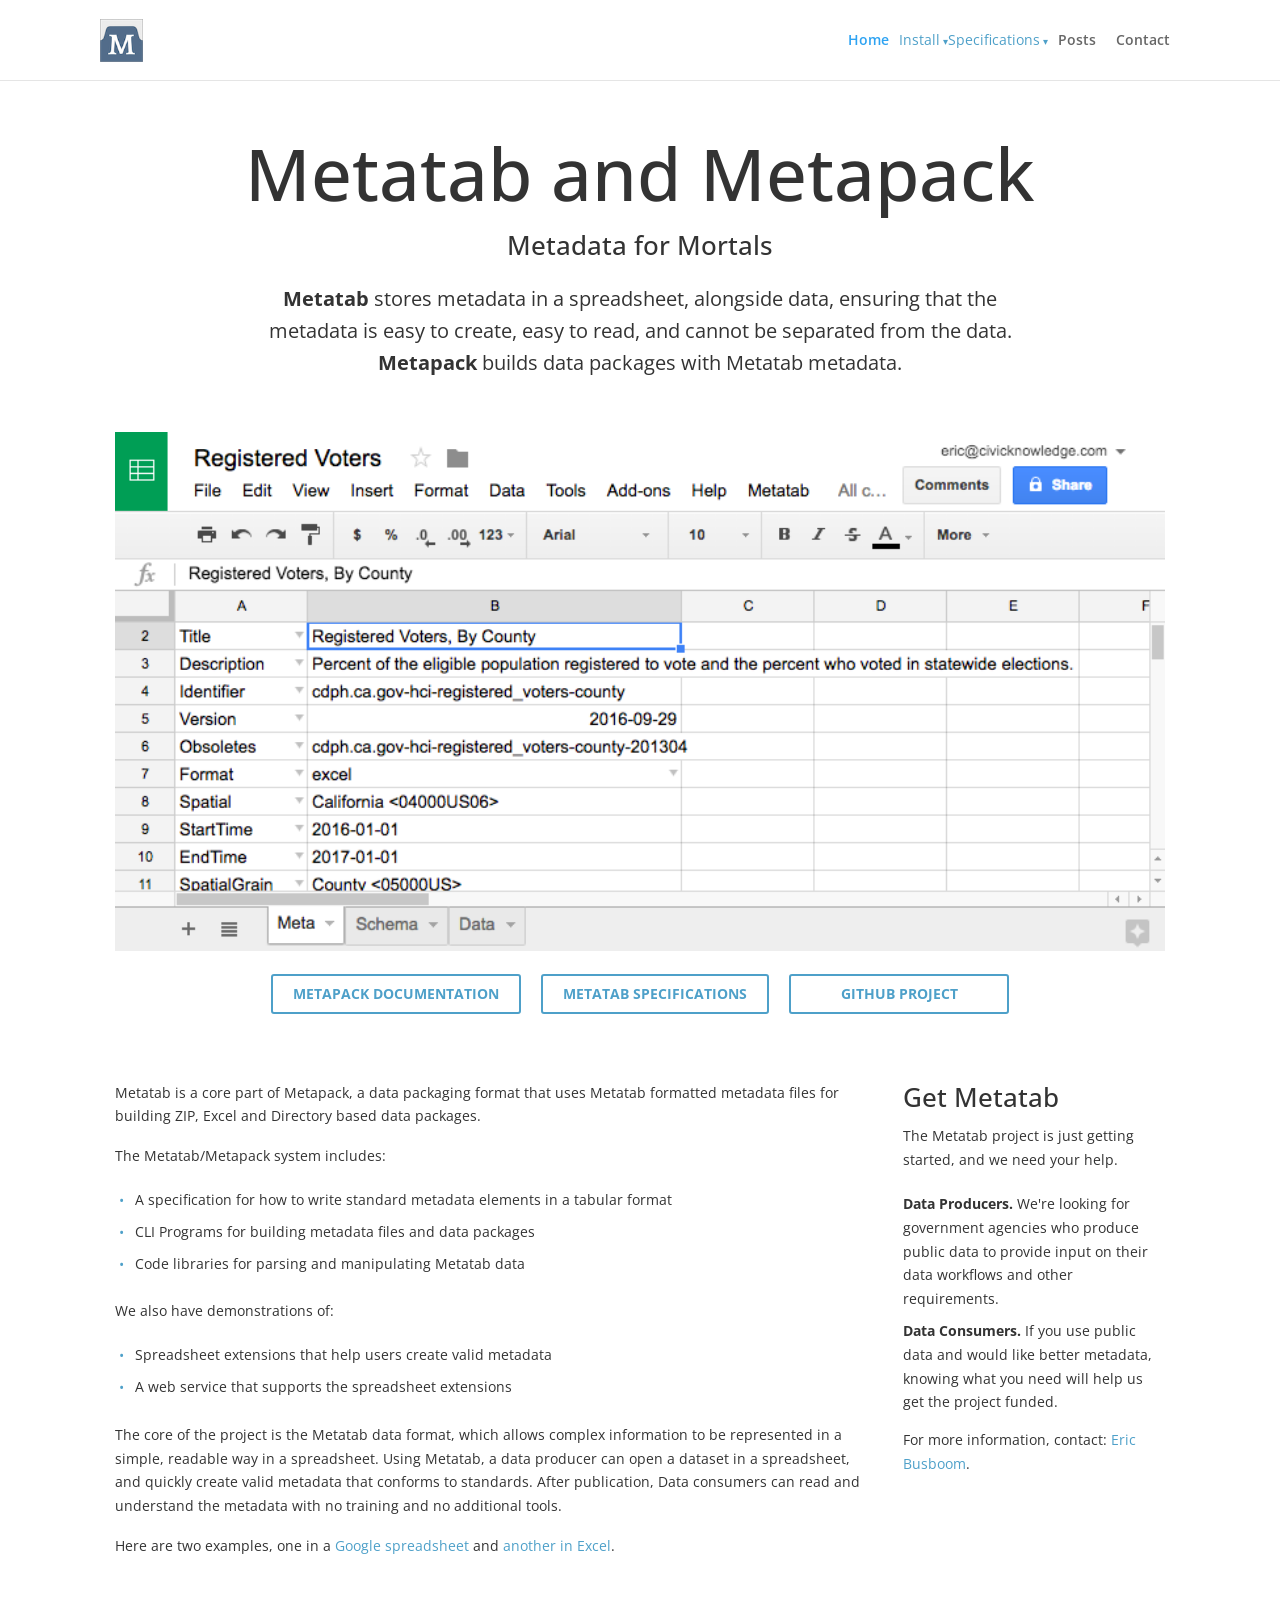
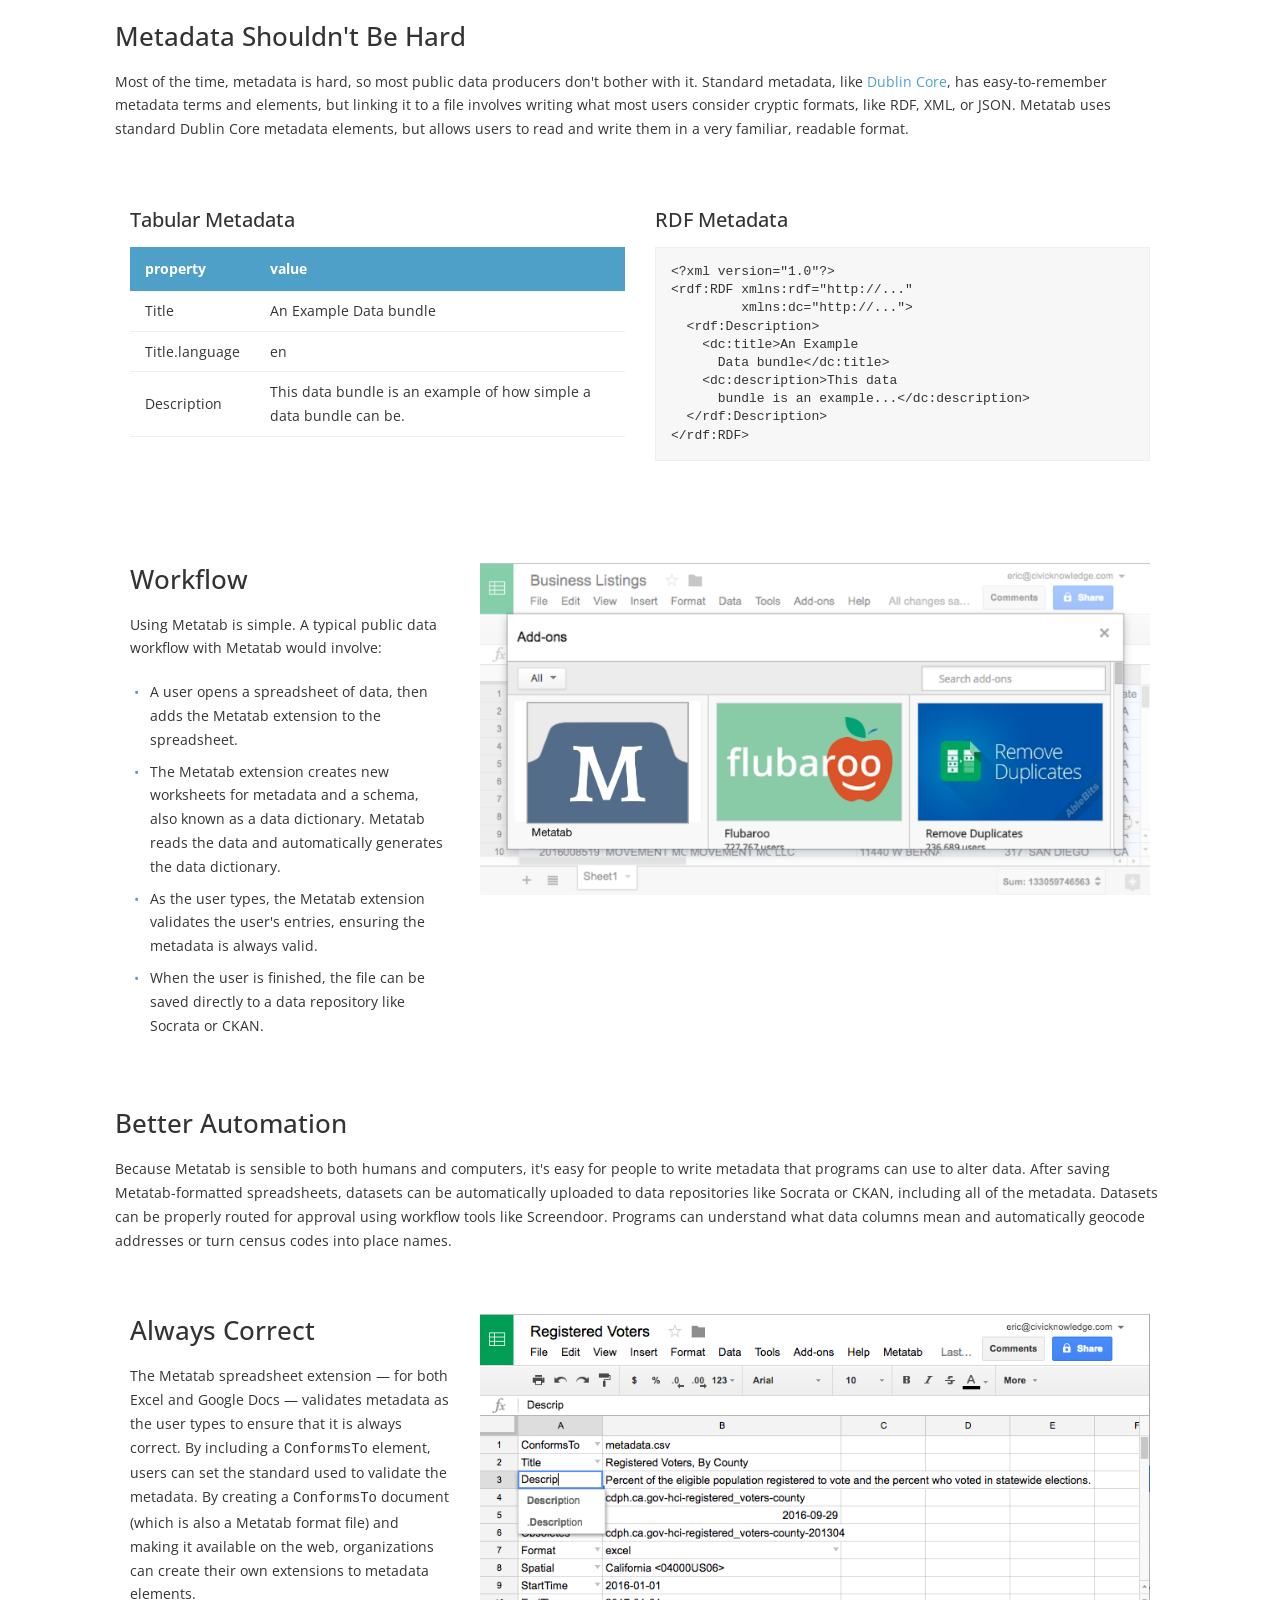
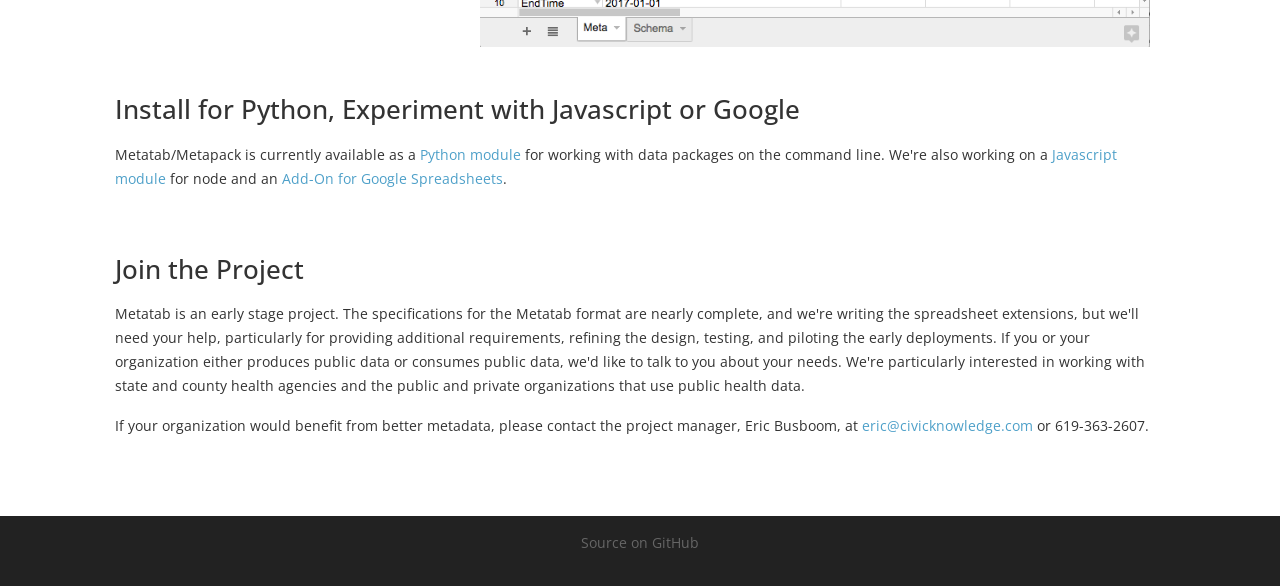
==== commit da331168: "Footer: replace WordPress credit with link to GitHub repo" ====
--- a/docs/index.html
+++ b/docs/index.html
@@ -185,7 +185,7 @@
 </main>
 
 <footer>
-  <p>Designed by Elegant Themes | Powered by WordPress</p>
+  <p><a href="https://github.com/Metatab/www.metatab.org">Source on GitHub</a></p>
 </footer>
 
 </body>
